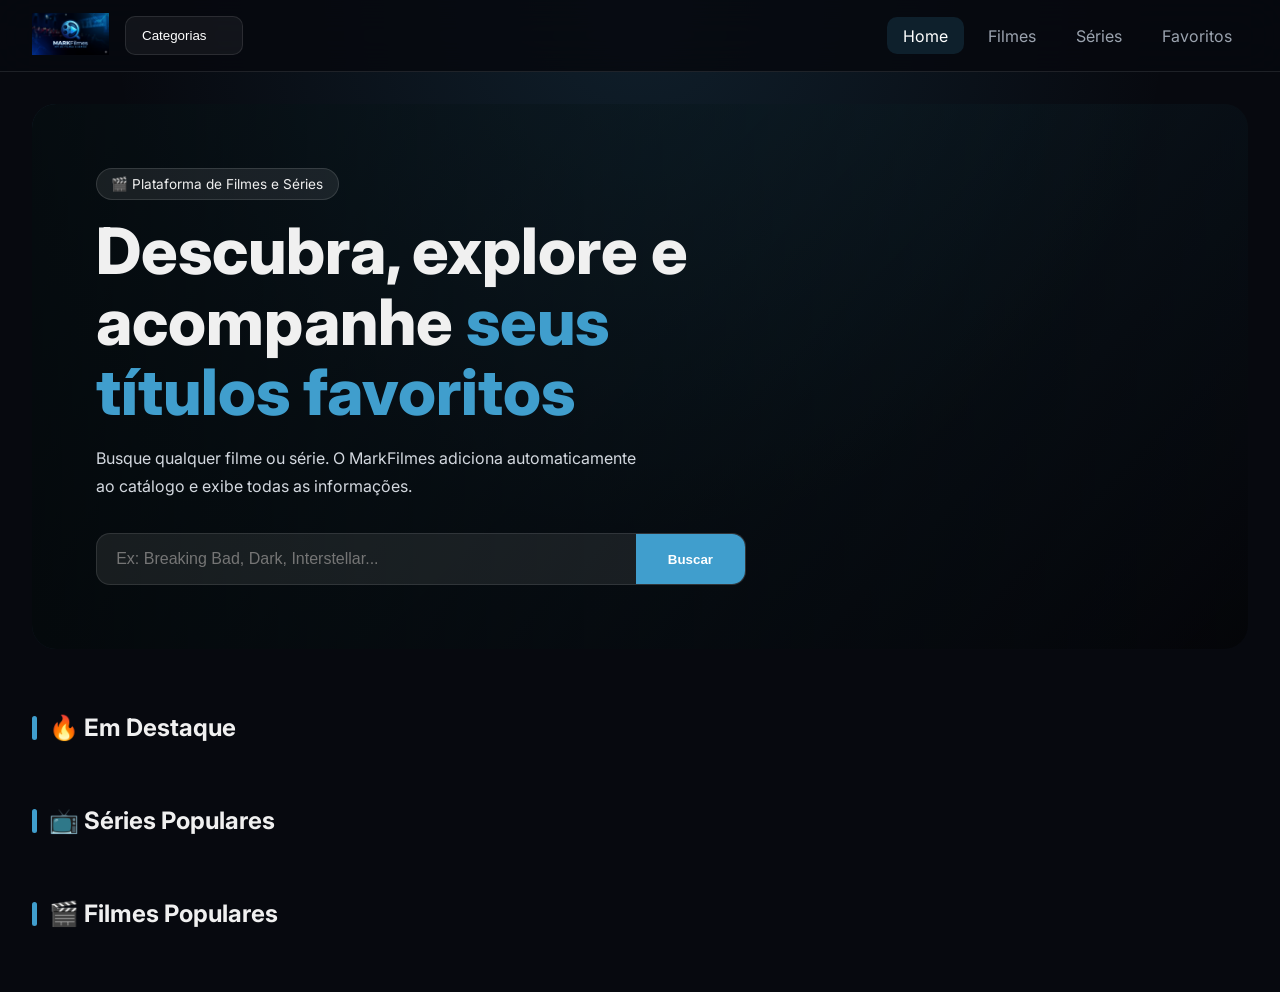
==== markFilmes_FINAL/projeto_final/front_markFilmes/index.html @ 96503d36 "Organizando o backend" ====
<!DOCTYPE html>
<html lang="pt-br">
<head>
<meta charset="UTF-8">
<meta name="viewport" content="width=device-width, initial-scale=1.0">

<meta name="description"
content="MarkFilmes - Catálogo de Filmes e Séries">

<link rel="preconnect" href="https://fonts.googleapis.com">

<link href="https://fonts.googleapis.com/css2?family=Inter:wght@400;500;600;700;800&display=swap"
rel="stylesheet">

<link rel="stylesheet"
href="https://fonts.googleapis.com/css2?family=Material+Symbols+Outlined:opsz,wght,FILL,GRAD@48,400,0,0"/>

<link rel="stylesheet" href="styles.css">
<link rel="stylesheet" href="css/home.css">

<title>MarkFilmes</title>
</head>

<body>

<header class="cabecalho">

    <div class="cabecalho__logo">
        <img
            src="./img/LogoMarkFilmes.png"
            alt="MarkFilmes">
    </div>

    <div class="select-wrapper">

        <select data-categorias>

            <option value="todos">Categorias</option>

            <option value="comedia">Comédia</option>

            <option value="acao">Ação</option>

            <option value="crime">Crime</option>

            <option value="drama">Drama</option>

            <option value="aventura">Aventura</option>

        </select>

    </div>

    <nav class="cabecalho__opcoes">

        <a href="index.html" class="active">
            Home
        </a>

        <a href="filmes.html">
            Filmes
        </a>

        <a href="series.html">
            Séries
        </a>

        <a href="#">
            Favoritos
        </a>

    </nav>

</header>

<main>

<section class="hero">

    <div class="hero-content">

        <span class="hero-badge">
            🎬 Plataforma de Filmes e Séries
        </span>

        <h1>

            Descubra, explore e acompanhe

            <span>
                seus títulos favoritos
            </span>

        </h1>

        <p>

            Busque qualquer filme ou série.
            O MarkFilmes adiciona automaticamente
            ao catálogo e exibe todas as informações.

        </p>

        <div class="hero-busca-wrapper">

            <input
                type="text"
                id="hero-input"
                placeholder="Ex: Breaking Bad, Dark, Interstellar...">

            <button id="hero-btn">

                Buscar

            </button>

        </div>

        <div
            id="hero-feedback"
            class="feedback-busca"
            style="display:none">
        </div>

    </div>

</section>

<section
    id="resultado-busca"
    class="section hidden">

    <h2>
        🔎 Resultado da Busca
    </h2>

    <div id="resultado-lista"></div>

</section>

<section
    data-name="lancamentos"
    class="section"
    data-titulo="🔥 Em Destaque">

    <h2>
        🔥 Em Destaque
    </h2>

</section>

<section
    data-name="series"
    class="section"
    data-titulo="📺 Séries Populares">

    <h2>
        📺 Séries Populares
    </h2>

</section>

<section
    data-name="filmes"
    class="section section--filmes"
    data-titulo="🎬 Filmes Populares">

    <h2>
        🎬 Filmes Populares
    </h2>

</section>

<section
    data-name="categoria"
    class="hidden pesquisa">

    <h2>
        Categoria
    </h2>

</section>

</main>

<script src="./scripts/index.js" type="module"></script>

</body>
</html>
---- markFilmes_FINAL/projeto_final/front_markFilmes/styles.css ----
*, *::before, *::after { margin: 0; padding: 0; box-sizing: border-box; }

:root {
  --accent:    #409ecd;
  --accent2:   #cd6440;
  --bg-dark:   #07090f;
  --bg-card:   rgba(255,255,255,0.04);
  --bg-card-h: rgba(255,255,255,0.09);
  --border:    rgba(255,255,255,0.10);
  --text:      #f0f0f0;
  --text-muted:#9ba3af;
  --radius:    10px;
  --trans:     0.2s ease;
}

body {
  font-family: 'Inter', sans-serif;
  color: var(--text);
  background: var(--bg-dark);
  min-height: 100vh;
}

a { color: inherit; text-decoration: none; }
.hidden { display: none !important; }

/* scrollbar */
::-webkit-scrollbar { width: 6px; }
::-webkit-scrollbar-track { background: transparent; }
::-webkit-scrollbar-thumb { background: var(--accent); border-radius: 3px; }
---- markFilmes_FINAL/projeto_final/front_markFilmes/css/home.css ----
body {
  background:
    radial-gradient(circle at top,
      rgba(64,158,205,.15) 0%,
      transparent 45%),
    #07090f;
}

/* ===================================
   HEADER
=================================== */

.cabecalho {
  position: sticky;
  top: 0;
  z-index: 999;

  display: flex;
  align-items: center;
  gap: 1rem;

  padding: 0 2rem;
  height: 72px;

  backdrop-filter: blur(20px);

  background: rgba(7, 9, 15, .85);

  border-bottom: 1px solid var(--border);
}

.cabecalho__logo img {
  height: 42px;
}

.cabecalho__opcoes {
  display: flex;
  gap: .5rem;
  margin-left: auto;
}

.cabecalho__opcoes a {
  color: var(--text-muted);

  padding: .55rem 1rem;

  border-radius: 10px;

  transition: .25s;
}

.cabecalho__opcoes a:hover {
  color: white;
  background: rgba(255,255,255,.08);
}

.cabecalho__opcoes .active {
  color: white;
  background: rgba(64,158,205,.15);
}

/* ===================================
   SELECT
=================================== */

.select-wrapper {
  position: relative;
}

select[data-categorias] {
  appearance: none;

  background: rgba(255,255,255,.05);

  border: 1px solid var(--border);

  color: white;

  padding: .7rem 2.2rem .7rem 1rem;

  border-radius: 10px;

  cursor: pointer;
}

select[data-categorias]:focus {
  outline: none;
  border-color: var(--accent);
}

/* ===================================
   MAIN
=================================== */

main {
  width: min(1400px, 95%);
  margin: auto;
}

/* ===================================
   HERO
=================================== */

.hero {
  position: relative;

  min-height: 420px;

  margin-top: 2rem;
  margin-bottom: 4rem;

  border-radius: 24px;

  overflow: hidden;

  display: flex;
  align-items: center;

  padding: 4rem;

  background:
    linear-gradient(
      135deg,
      rgba(64,158,205,.25),
      rgba(0,0,0,.3)
    ),
    url("https://images.unsplash.com/photo-1489599849927-2ee91cede3ba?q=80&w=1800")
    center/cover;
}

.hero::before {
  content: "";

  position: absolute;
  inset: 0;

  background:
    linear-gradient(
      90deg,
      rgba(0,0,0,.75),
      rgba(0,0,0,.2)
    );
}

.hero-content {
  position: relative;
  z-index: 2;

  max-width: 650px;
}

.hero-badge {
  display: inline-flex;

  padding: .45rem .9rem;

  border-radius: 999px;

  background: rgba(255,255,255,.08);

  border: 1px solid rgba(255,255,255,.12);

  margin-bottom: 1rem;

  font-size: .85rem;
}

.hero h1 {
  font-size: clamp(2.5rem,5vw,4.5rem);

  line-height: 1.1;

  margin-bottom: 1rem;

  font-weight: 800;
}

.hero h1 span {
  color: var(--accent);
}

.hero p {
  max-width: 550px;

  color: #d3d8df;

  line-height: 1.8;

  margin-bottom: 2rem;
}

/* ===================================
   HERO BUSCA
=================================== */

.hero-busca-wrapper {
  display: flex;

  max-width: 650px;

  overflow: hidden;

  border-radius: 14px;

  border: 1px solid var(--border);

  background: rgba(255,255,255,.08);
}

#hero-input {
  flex: 1;

  border: none;

  background: transparent;

  color: white;

  padding: 1rem 1.2rem;

  font-size: 1rem;
}

#hero-input:focus {
  outline: none;
}

#hero-btn {
  border: none;

  background: var(--accent);

  color: white;

  padding: 0 2rem;

  font-weight: 700;

  cursor: pointer;

  transition: .25s;
}

#hero-btn:hover {
  filter: brightness(1.1);
}

/* ===================================
   FEEDBACK
=================================== */

.feedback-busca {
  margin-top: .8rem;

  display: inline-block;

  padding: .5rem 1rem;

  border-radius: 8px;

  font-size: .85rem;
}

.feedback-sucesso {
  background: rgba(39,174,96,.15);
  color: #68ff9d;
}

.feedback-erro {
  background: rgba(231,76,60,.15);
  color: #ff9393;
}

.feedback-info {
  background: rgba(52,152,219,.15);
  color: #85c9ff;
}

.feedback-loading {
  background: rgba(255,255,255,.08);
  color: white;
}

/* ===================================
   SECTIONS
=================================== */

.section {
  margin-bottom: 4rem;
}

.section h2 {
  display: flex;
  align-items: center;

  gap: .75rem;

  margin-bottom: 1.5rem;

  font-size: 1.5rem;

  font-weight: 700;
}

.section h2::before {
  content: "";

  width: 5px;
  height: 24px;

  border-radius: 10px;

  background: var(--accent);
}

/* ===================================
   GRID
=================================== */

.lista {
  list-style: none;

  display: grid;

  grid-template-columns:
      repeat(auto-fill,minmax(180px,1fr));

  gap: 1.5rem;
}

/* ===================================
   CARD
=================================== */

.lista li a {
  position: relative;

  display: block;

  overflow: hidden;

  border-radius: 16px;

  border: 1px solid var(--border);

  background: var(--bg-card);

  transition: .35s;
}

.lista li a:hover {
  transform:
      translateY(-10px)
      scale(1.03);

  border-color: rgba(64,158,205,.5);

  box-shadow:
      0 25px 50px rgba(0,0,0,.55);
}

.lista img {
  width: 100%;

  aspect-ratio: 2/3;

  object-fit: cover;

  display: block;
}

.card-titulo {
  position: absolute;

  left: 0;
  right: 0;
  bottom: 0;

  padding: 1rem .8rem;

  font-size: .9rem;

  font-weight: 600;

  background:
      linear-gradient(
          transparent,
          rgba(0,0,0,.95)
      );

  white-space: nowrap;
  overflow: hidden;
  text-overflow: ellipsis;
}

/* ===================================
   RESULTADO BUSCA
=================================== */

#resultado-busca {
  margin-bottom: 4rem;
}

#resultado-busca h2 {
  color: var(--accent);
}

/* ===================================
   CATEGORIA
=================================== */

.pesquisa {
  min-height: 50vh;
}

/* ===================================
   MOBILE
=================================== */

@media (max-width: 900px) {

  .cabecalho {
    flex-wrap: wrap;
    height: auto;
    padding: 1rem;
  }

  .cabecalho__opcoes {
    width: 100%;
    justify-content: center;
  }

  .hero {
    padding: 2rem;
    min-height: 320px;
  }

  .hero h1 {
    font-size: 2.2rem;
  }

  .lista {
    grid-template-columns:
      repeat(auto-fill,minmax(140px,1fr));
  }
}

@media (max-width: 600px) {

  .hero {
    min-height: auto;
  }

  .hero-busca-wrapper {
    flex-direction: column;
  }

  #hero-btn {
    padding: 1rem;
  }

  .lista {
    grid-template-columns:
      repeat(2,1fr);
  }
}

/* ==========================
   RESULTADO DE BUSCA
========================== */

.resultado-card {

  display: flex;

  gap: 2rem;

  background: rgba(255,255,255,.04);

  border: 1px solid var(--border);

  border-radius: 18px;

  overflow: hidden;

  padding: 1.5rem;

  max-width: 900px;
}

.resultado-poster {

  width: 220px;

  border-radius: 12px;

  object-fit: cover;

  flex-shrink: 0;
}

.resultado-info {

  display: flex;

  flex-direction: column;

  justify-content: center;

  gap: .8rem;
}

.resultado-info h3 {

  font-size: 2rem;

  font-weight: 700;
}

.resultado-tipo {

  width: fit-content;

  padding: .35rem .8rem;

  border-radius: 999px;

  background: rgba(64,158,205,.15);

  border: 1px solid rgba(64,158,205,.25);

  color: var(--accent);

  font-size: .8rem;

  font-weight: 600;
}

.resultado-nota {

  font-size: 1.1rem;

  font-weight: 700;

  color: #ffd54f;
}

.resultado-info p {

  color: var(--text-muted);

  line-height: 1.6;
}

.resultado-btn {

  width: fit-content;

  padding: .8rem 1.5rem;

  border-radius: 10px;

  background: var(--accent);

  color: white;

  font-weight: 600;

  transition: .3s;
}

.resultado-btn:hover {

  transform: translateY(-2px);

  filter: brightness(1.1);
}

.resultado-vazio {

  background: rgba(255,255,255,.04);

  border: 1px solid var(--border);

  padding: 2rem;

  border-radius: 16px;

  text-align: center;
}

@media (max-width: 768px) {

  .resultado-card {

    flex-direction: column;
  }

  .resultado-poster {

    width: 100%;
    max-width: 280px;
  }

  .resultado-info h3 {

    font-size: 1.6rem;
  }
}

.carousel {
  display: flex;
  overflow-x: auto;
  scroll-behavior: smooth;
  gap: 16px;
  padding: 10px;
}

.carousel::-webkit-scrollbar {
  display: none;
}

.carousel-item {
  flex: 0 0 auto;
  width: 160px;
  transition: transform 0.3s;
}

.carousel-item {
  position: relative;
  transition: transform 0.3s ease, box-shadow 0.3s ease;
}

.carousel-item:hover {
  transform: scale(1.08);
  z-index: 10;
  box-shadow: 0 10px 30px rgba(0,0,0,0.6);
}

.carousel-item .card-title {
  position: absolute;
  bottom: 8px;
  left: 8px;
  right: 8px;

  font-size: 13px;
  font-weight: 600;

  color: #fff;

  opacity: 0;
  transform: translateY(10px);
  transition: 0.3s;
}

.carousel-item:hover .card-title {
  opacity: 1;
  transform: translateY(0);
}
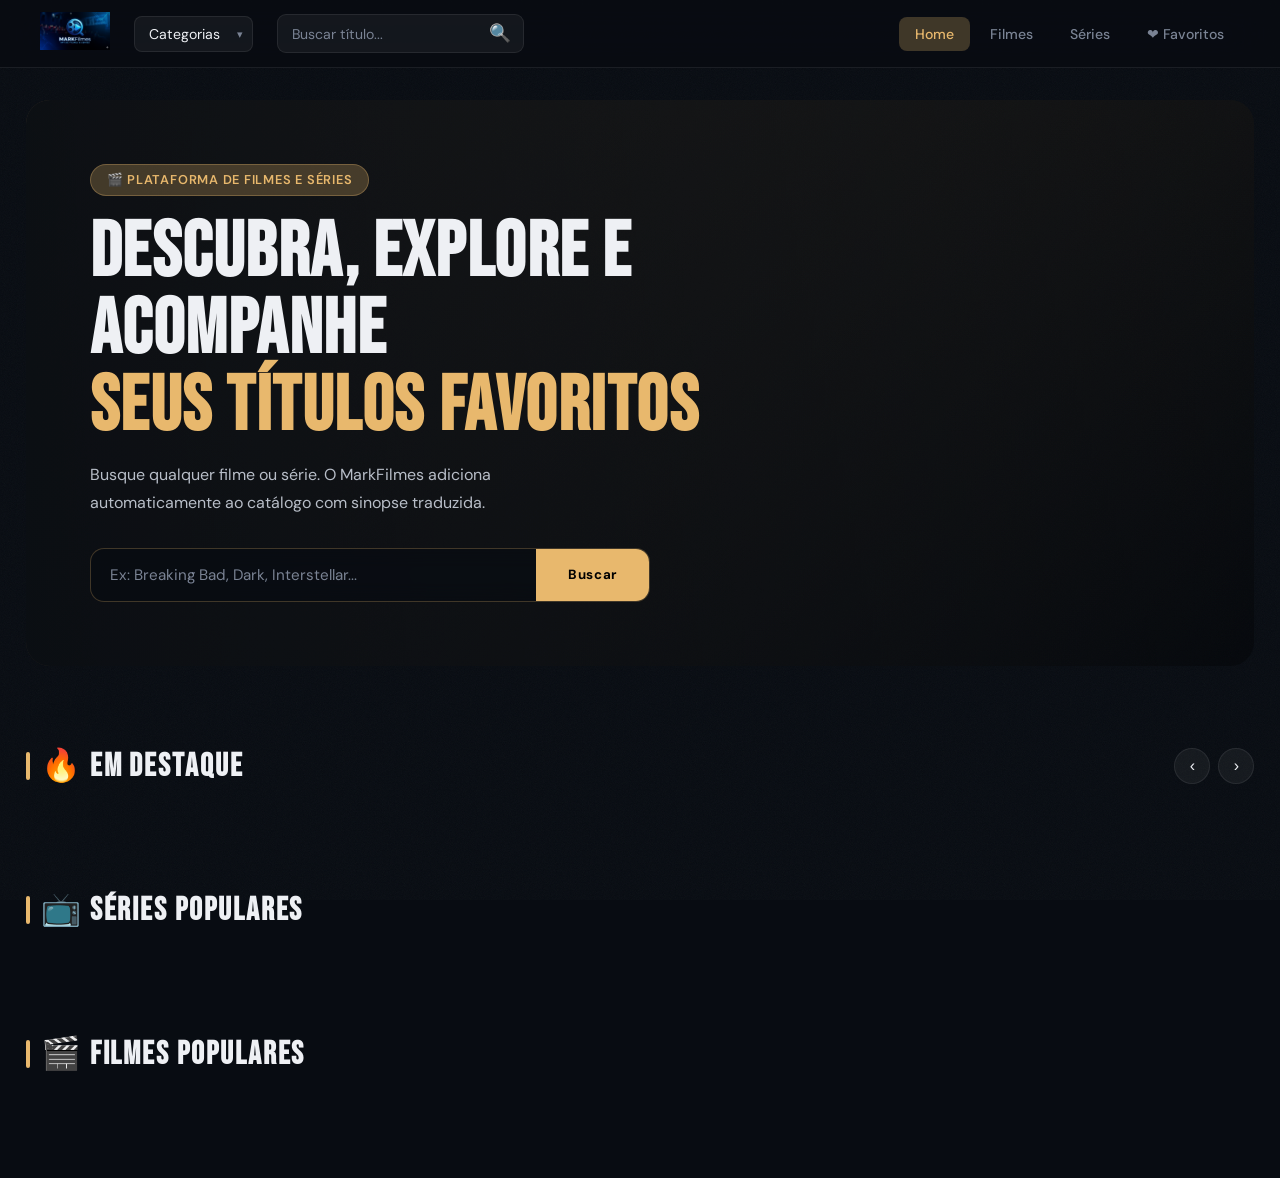
==== commit 790c2e54: "Refatorando o frontend" ====
--- a/markFilmes_FINAL/projeto_final/front_markFilmes/index.html
+++ b/markFilmes_FINAL/projeto_final/front_markFilmes/index.html
@@ -1,189 +1,109 @@
 <!DOCTYPE html>
 <html lang="pt-br">
 <head>
-<meta charset="UTF-8">
-<meta name="viewport" content="width=device-width, initial-scale=1.0">
-
-<meta name="description"
-content="MarkFilmes - Catálogo de Filmes e Séries">
-
-<link rel="preconnect" href="https://fonts.googleapis.com">
-
-<link href="https://fonts.googleapis.com/css2?family=Inter:wght@400;500;600;700;800&display=swap"
-rel="stylesheet">
-
-<link rel="stylesheet"
-href="https://fonts.googleapis.com/css2?family=Material+Symbols+Outlined:opsz,wght,FILL,GRAD@48,400,0,0"/>
-
-<link rel="stylesheet" href="styles.css">
-<link rel="stylesheet" href="css/home.css">
-
-<title>MarkFilmes</title>
+  <meta charset="UTF-8">
+  <meta name="viewport" content="width=device-width, initial-scale=1.0">
+  <meta name="description" content="MarkFilmes - Catálogo de Filmes e Séries">
+  <link rel="preconnect" href="https://fonts.googleapis.com">
+  <link href="https://fonts.googleapis.com/css2?family=Bebas+Neue&family=DM+Sans:wght@300;400;500;600;700&display=swap" rel="stylesheet">
+  <link rel="stylesheet" href="styles.css">
+  <link rel="stylesheet" href="css/home.css">
+  <title>MarkFilmes</title>
 </head>
-
 <body>
 
 <header class="cabecalho">
-
-    <div class="cabecalho__logo">
-        <img
-            src="./img/LogoMarkFilmes.png"
-            alt="MarkFilmes">
-    </div>
-
-    <div class="select-wrapper">
-
-        <select data-categorias>
-
-            <option value="todos">Categorias</option>
-
-            <option value="comedia">Comédia</option>
-
-            <option value="acao">Ação</option>
-
-            <option value="crime">Crime</option>
-
-            <option value="drama">Drama</option>
-
-            <option value="aventura">Aventura</option>
-
-        </select>
-
-    </div>
-
-    <nav class="cabecalho__opcoes">
-
-        <a href="index.html" class="active">
-            Home
-        </a>
-
-        <a href="filmes.html">
-            Filmes
-        </a>
-
-        <a href="series.html">
-            Séries
-        </a>
-
-        <a href="#">
-            Favoritos
-        </a>
-
-    </nav>
-
+  <div class="cabecalho__logo">
+    <img src="./img/LogoMarkFilmes.png" alt="MarkFilmes">
+  </div>
+  <div class="select-wrapper">
+    <select data-categorias>
+      <option value="todos">Categorias</option>
+      <option value="comedia">Comédia</option>
+      <option value="acao">Ação</option>
+      <option value="crime">Crime</option>
+      <option value="drama">Drama</option>
+      <option value="aventura">Aventura</option>
+    </select>
+  </div>
+  <div class="header-busca">
+    <input type="text" id="header-input" placeholder="Buscar título..." autocomplete="off">
+    <button id="header-btn">🔍</button>
+  </div>
+  <nav class="cabecalho__opcoes">
+    <a href="index.html" class="active">Home</a>
+    <a href="filmes.html">Filmes</a>
+    <a href="series.html">Séries</a>
+    <a href="favoritos.html">❤ Favoritos <span class="nav-fav-count" id="fav-count"></span></a>
+  </nav>
 </header>
 
+<!-- MODAL fullscreen de detalhes -->
+<div class="modal-overlay" id="modal">
+  <div class="modal-backdrop" id="modal-backdrop"></div>
+  <div class="modal-content">
+    <button class="modal-close" id="modal-close">✕</button>
+    <div class="modal-inner" id="modal-inner"></div>
+    <div class="modal-temporadas hidden" id="modal-temporadas"></div>
+  </div>
+</div>
+
 <main>
+  <section class="hero">
+    <div class="hero-content">
+      <span class="hero-badge">🎬 Plataforma de Filmes e Séries</span>
+      <h1>Descubra, explore e acompanhe<br><span>seus títulos favoritos</span></h1>
+      <p>Busque qualquer filme ou série. O MarkFilmes adiciona automaticamente ao catálogo com sinopse traduzida.</p>
+      <div class="hero-busca-wrapper">
+        <input type="text" id="hero-input" placeholder="Ex: Breaking Bad, Dark, Interstellar...">
+        <button id="hero-btn">Buscar</button>
+      </div>
+      <div id="hero-feedback" class="feedback-busca" style="display:none"></div>
+    </div>
+  </section>
 
-<section class="hero">
+  <section id="resultado-busca" class="section hidden">
+    <div class="section-header"><h2>🔎 Resultado da Busca</h2></div>
+    <div id="resultado-lista"></div>
+  </section>
 
-    <div class="hero-content">
+  <section data-name="lancamentos" class="section" data-titulo="Em Destaque">
+    <div class="section-header">
+      <h2>🔥 Em Destaque</h2>
+      <div class="carousel-nav">
+        <button onclick="scrollCarousel('carousel-lancamentos',-1)">‹</button>
+        <button onclick="scrollCarousel('carousel-lancamentos',1)">›</button>
+      </div>
+    </div>
+    <div class="carousel-track-wrapper controlled">
+      <div class="carousel-track" id="carousel-lancamentos"></div>
+    </div>
+  </section>
 
-        <span class="hero-badge">
-            🎬 Plataforma de Filmes e Séries
-        </span>
+  <section data-name="series" class="section" data-titulo="Séries Populares">
+    <div class="section-header"><h2>📺 Séries Populares</h2></div>
+    <div class="carousel-track-wrapper">
+      <div class="carousel-track infinite" id="carousel-series"></div>
+    </div>
+  </section>
 
-        <h1>
+  <section data-name="filmes" class="section" data-titulo="Filmes Populares">
+    <div class="section-header"><h2>🎬 Filmes Populares</h2></div>
+    <div class="carousel-track-wrapper">
+      <div class="carousel-track infinite" id="carousel-filmes"></div>
+    </div>
+  </section>
 
-            Descubra, explore e acompanhe
-
-            <span>
-                seus títulos favoritos
-            </span>
-
-        </h1>
-
-        <p>
-
-            Busque qualquer filme ou série.
-            O MarkFilmes adiciona automaticamente
-            ao catálogo e exibe todas as informações.
-
-        </p>
-
-        <div class="hero-busca-wrapper">
-
-            <input
-                type="text"
-                id="hero-input"
-                placeholder="Ex: Breaking Bad, Dark, Interstellar...">
-
-            <button id="hero-btn">
-
-                Buscar
-
-            </button>
-
-        </div>
-
-        <div
-            id="hero-feedback"
-            class="feedback-busca"
-            style="display:none">
-        </div>
-
+  <section data-name="categoria" class="section hidden">
+    <div class="section-header"><h2 id="cat-titulo">Categoria</h2></div>
+    <div class="carousel-track-wrapper controlled">
+      <div class="carousel-track" id="carousel-categoria"></div>
     </div>
-
-</section>
-
-<section
-    id="resultado-busca"
-    class="section hidden">
-
-    <h2>
-        🔎 Resultado da Busca
-    </h2>
-
-    <div id="resultado-lista"></div>
-
-</section>
-
-<section
-    data-name="lancamentos"
-    class="section"
-    data-titulo="🔥 Em Destaque">
-
-    <h2>
-        🔥 Em Destaque
-    </h2>
-
-</section>
-
-<section
-    data-name="series"
-    class="section"
-    data-titulo="📺 Séries Populares">
-
-    <h2>
-        📺 Séries Populares
-    </h2>
-
-</section>
-
-<section
-    data-name="filmes"
-    class="section section--filmes"
-    data-titulo="🎬 Filmes Populares">
-
-    <h2>
-        🎬 Filmes Populares
-    </h2>
-
-</section>
-
-<section
-    data-name="categoria"
-    class="hidden pesquisa">
-
-    <h2>
-        Categoria
-    </h2>
-
-</section>
-
+  </section>
 </main>
 
+<script src="./scripts/favoritos.js" type="module"></script>
+<script src="./scripts/modal.js" type="module"></script>
 <script src="./scripts/index.js" type="module"></script>
-
 </body>
 </html>
--- a/markFilmes_FINAL/projeto_final/front_markFilmes/styles.css
+++ b/markFilmes_FINAL/projeto_final/front_markFilmes/styles.css
@@ -1,29 +1,34 @@
+@import url('https://fonts.googleapis.com/css2?family=Bebas+Neue&family=DM+Sans:wght@300;400;500;600;700&display=swap');
+
 *, *::before, *::after { margin: 0; padding: 0; box-sizing: border-box; }
 
 :root {
-  --accent:    #409ecd;
-  --accent2:   #cd6440;
-  --bg-dark:   #07090f;
-  --bg-card:   rgba(255,255,255,0.04);
-  --bg-card-h: rgba(255,255,255,0.09);
-  --border:    rgba(255,255,255,0.10);
-  --text:      #f0f0f0;
-  --text-muted:#9ba3af;
-  --radius:    10px;
-  --trans:     0.2s ease;
+  --accent:       #e8b86d;
+  --accent-glow:  rgba(232,184,109,0.25);
+  --accent2:      #5b9bd5;
+  --bg:           #080c12;
+  --bg-card:      rgba(255,255,255,0.035);
+  --border:       rgba(255,255,255,0.08);
+  --text:         #eef0f4;
+  --text-muted:   #7a8394;
+  --radius:       12px;
+  --trans:        0.22s cubic-bezier(.4,0,.2,1);
+  --header-h:     68px;
 }
 
 body {
-  font-family: 'Inter', sans-serif;
+  font-family: 'DM Sans', sans-serif;
   color: var(--text);
-  background: var(--bg-dark);
+  background: var(--bg);
   min-height: 100vh;
+  overflow-x: hidden;
 }
 
 a { color: inherit; text-decoration: none; }
+
 .hidden { display: none !important; }
 
 /* scrollbar */
-::-webkit-scrollbar { width: 6px; }
+::-webkit-scrollbar { width: 5px; height: 5px; }
 ::-webkit-scrollbar-track { background: transparent; }
-::-webkit-scrollbar-thumb { background: var(--accent); border-radius: 3px; }
+::-webkit-scrollbar-thumb { background: var(--accent); border-radius: 99px; }
--- a/markFilmes_FINAL/projeto_final/front_markFilmes/css/home.css
+++ b/markFilmes_FINAL/projeto_final/front_markFilmes/css/home.css
@@ -1,659 +1,672 @@
-body {
-  background:
-    radial-gradient(circle at top,
-      rgba(64,158,205,.15) 0%,
-      transparent 45%),
-    #07090f;
-}
-
-/* ===================================
-   HEADER
-=================================== */
-
+/* ── Noise grain overlay ── */
+body::before {
+  content: '';
+  position: fixed;
+  inset: 0;
+  pointer-events: none;
+  z-index: 0;
+  opacity: 0.04;
+  background-image: url("data:image/svg+xml,%3Csvg viewBox='0 0 256 256' xmlns='http://www.w3.org/2000/svg'%3E%3Cfilter id='noise'%3E%3CfeTurbulence type='fractalNoise' baseFrequency='0.9' numOctaves='4' stitchTiles='stitch'/%3E%3C/filter%3E%3Crect width='100%25' height='100%25' filter='url(%23noise)'/%3E%3C/svg%3E");
+  background-size: 200px;
+}
+
+/* ── Header ── */
 .cabecalho {
   position: sticky;
   top: 0;
-  z-index: 999;
-
-  display: flex;
-  align-items: center;
-  gap: 1rem;
-
-  padding: 0 2rem;
-  height: 72px;
-
-  backdrop-filter: blur(20px);
-
-  background: rgba(7, 9, 15, .85);
-
+  z-index: 900;
+  display: flex;
+  align-items: center;
+  gap: 1.5rem;
+  padding: 0 2.5rem;
+  height: var(--header-h);
+  background: rgba(8,12,18,0.88);
+  backdrop-filter: blur(24px) saturate(1.5);
   border-bottom: 1px solid var(--border);
 }
 
-.cabecalho__logo img {
-  height: 42px;
-}
-
-.cabecalho__opcoes {
-  display: flex;
-  gap: .5rem;
-  margin-left: auto;
-}
-
-.cabecalho__opcoes a {
-  color: var(--text-muted);
-
-  padding: .55rem 1rem;
-
-  border-radius: 10px;
-
-  transition: .25s;
-}
-
-.cabecalho__opcoes a:hover {
-  color: white;
-  background: rgba(255,255,255,.08);
-}
-
-.cabecalho__opcoes .active {
-  color: white;
-  background: rgba(64,158,205,.15);
-}
-
-/* ===================================
-   SELECT
-=================================== */
-
-.select-wrapper {
-  position: relative;
-}
-
+.cabecalho__logo img { height: 38px; }
+
+.select-wrapper { position: relative; }
+.select-wrapper::after {
+  content: '▾';
+  position: absolute;
+  right: 10px;
+  top: 50%;
+  transform: translateY(-50%);
+  color: var(--text-muted);
+  pointer-events: none;
+  font-size: 0.7rem;
+}
 select[data-categorias] {
   appearance: none;
-
-  background: rgba(255,255,255,.05);
-
-  border: 1px solid var(--border);
-
-  color: white;
-
-  padding: .7rem 2.2rem .7rem 1rem;
-
-  border-radius: 10px;
-
-  cursor: pointer;
-}
-
-select[data-categorias]:focus {
+  background: rgba(255,255,255,0.05);
+  border: 1px solid var(--border);
+  color: var(--text);
+  padding: 0.5rem 2rem 0.5rem 0.9rem;
+  border-radius: 8px;
+  cursor: pointer;
+  font-family: 'DM Sans', sans-serif;
+  font-size: 0.88rem;
   outline: none;
-  border-color: var(--accent);
-}
-
-/* ===================================
-   MAIN
-=================================== */
-
-main {
-  width: min(1400px, 95%);
-  margin: auto;
-}
-
-/* ===================================
-   HERO
-=================================== */
-
+  transition: border-color var(--trans);
+}
+select[data-categorias]:hover { border-color: var(--accent); }
+select[data-categorias] option { background: #10151f; }
+
+/* busca inline no header */
+.header-busca {
+  display: flex;
+  align-items: center;
+  background: rgba(255,255,255,0.05);
+  border: 1px solid var(--border);
+  border-radius: 9px;
+  overflow: hidden;
+  transition: border-color var(--trans);
+  max-width: 260px;
+}
+.header-busca:focus-within { border-color: var(--accent); }
+.header-busca input {
+  flex: 1;
+  background: transparent;
+  border: none;
+  outline: none;
+  color: var(--text);
+  font-family: 'DM Sans', sans-serif;
+  font-size: 0.88rem;
+  padding: 0.5rem 0.9rem;
+}
+.header-busca input::placeholder { color: var(--text-muted); }
+.header-busca button {
+  background: transparent;
+  border: none;
+  color: var(--text-muted);
+  cursor: pointer;
+  padding: 0.5rem 0.8rem;
+  display: flex;
+  align-items: center;
+  transition: color var(--trans);
+  font-size: 1.1rem;
+}
+.header-busca button:hover { color: var(--accent); }
+
+.cabecalho__opcoes { display: flex; gap: 0.3rem; margin-left: auto; }
+.cabecalho__opcoes a {
+  color: var(--text-muted);
+  font-size: 0.88rem;
+  font-weight: 500;
+  padding: 0.5rem 1rem;
+  border-radius: 8px;
+  transition: color var(--trans), background var(--trans);
+}
+.cabecalho__opcoes a:hover { color: var(--text); background: rgba(255,255,255,0.06); }
+.cabecalho__opcoes a.active { color: var(--accent); background: var(--accent-glow); }
+
+/* fav badge no nav */
+.nav-fav-count {
+  display: inline-flex;
+  align-items: center;
+  justify-content: center;
+  width: 18px;
+  height: 18px;
+  border-radius: 50%;
+  background: var(--accent);
+  color: #000;
+  font-size: 0.65rem;
+  font-weight: 700;
+  margin-left: 4px;
+  vertical-align: middle;
+  display: none;
+}
+.nav-fav-count.visible { display: inline-flex; }
+
+/* ── Main ── */
+main { width: min(1440px, 96%); margin: 0 auto; position: relative; z-index: 1; }
+
+/* ── Hero ── */
 .hero {
   position: relative;
-
-  min-height: 420px;
-
-  margin-top: 2rem;
-  margin-bottom: 4rem;
-
+  min-height: 460px;
+  margin: 2rem 0 5rem;
   border-radius: 24px;
-
   overflow: hidden;
-
-  display: flex;
-  align-items: center;
-
+  display: flex;
+  align-items: center;
   padding: 4rem;
-
   background:
-    linear-gradient(
-      135deg,
-      rgba(64,158,205,.25),
-      rgba(0,0,0,.3)
-    ),
-    url("https://images.unsplash.com/photo-1489599849927-2ee91cede3ba?q=80&w=1800")
-    center/cover;
-}
-
+    linear-gradient(135deg, rgba(232,184,109,.2) 0%, rgba(0,0,0,.4) 100%),
+    url("https://images.unsplash.com/photo-1489599849927-2ee91cede3ba?q=80&w=1800") center/cover;
+}
 .hero::before {
-  content: "";
-
+  content: '';
   position: absolute;
   inset: 0;
-
-  background:
-    linear-gradient(
-      90deg,
-      rgba(0,0,0,.75),
-      rgba(0,0,0,.2)
-    );
-}
-
-.hero-content {
-  position: relative;
-  z-index: 2;
-
-  max-width: 650px;
-}
-
+  background: linear-gradient(90deg, rgba(8,12,18,.9) 0%, rgba(8,12,18,.3) 100%);
+}
+.hero-content { position: relative; z-index: 2; max-width: 620px; }
 .hero-badge {
   display: inline-flex;
-
-  padding: .45rem .9rem;
-
-  border-radius: 999px;
-
-  background: rgba(255,255,255,.08);
-
-  border: 1px solid rgba(255,255,255,.12);
-
+  align-items: center;
+  gap: 0.5rem;
+  padding: 0.4rem 1rem;
+  border-radius: 99px;
+  background: var(--accent-glow);
+  border: 1px solid rgba(232,184,109,.3);
+  color: var(--accent);
+  font-size: 0.8rem;
+  font-weight: 600;
+  letter-spacing: 0.06em;
+  text-transform: uppercase;
+  margin-bottom: 1.2rem;
+}
+.hero h1 {
+  font-family: 'Bebas Neue', sans-serif;
+  font-size: clamp(3rem, 6vw, 5.5rem);
+  line-height: 1;
+  letter-spacing: 0.02em;
   margin-bottom: 1rem;
-
-  font-size: .85rem;
-}
-
-.hero h1 {
-  font-size: clamp(2.5rem,5vw,4.5rem);
-
-  line-height: 1.1;
-
-  margin-bottom: 1rem;
-
-  font-weight: 800;
-}
-
-.hero h1 span {
-  color: var(--accent);
-}
-
-.hero p {
-  max-width: 550px;
-
-  color: #d3d8df;
-
-  line-height: 1.8;
-
-  margin-bottom: 2rem;
-}
-
-/* ===================================
-   HERO BUSCA
-=================================== */
+  text-transform: uppercase;
+}
+.hero h1 span { color: var(--accent); }
+.hero p { color: #b8bec8; line-height: 1.7; margin-bottom: 2rem; max-width: 500px; }
 
 .hero-busca-wrapper {
   display: flex;
-
-  max-width: 650px;
-
+  border-radius: 14px;
   overflow: hidden;
-
-  border-radius: 14px;
-
-  border: 1px solid var(--border);
-
-  background: rgba(255,255,255,.08);
-}
-
+  border: 1px solid rgba(232,184,109,.25);
+  background: rgba(8,12,18,.7);
+  max-width: 560px;
+  backdrop-filter: blur(10px);
+}
 #hero-input {
   flex: 1;
-
+  background: transparent;
   border: none;
-
-  background: transparent;
-
-  color: white;
-
+  outline: none;
+  color: var(--text);
+  font-family: 'DM Sans', sans-serif;
+  font-size: 0.95rem;
   padding: 1rem 1.2rem;
-
+}
+#hero-input::placeholder { color: var(--text-muted); }
+#hero-btn {
+  background: var(--accent);
+  color: #000;
+  border: none;
+  padding: 0 2rem;
+  font-weight: 700;
+  font-family: 'DM Sans', sans-serif;
+  cursor: pointer;
+  transition: filter var(--trans);
+  letter-spacing: 0.04em;
+}
+#hero-btn:hover { filter: brightness(1.12); }
+
+.feedback-busca {
+  margin-top: 0.8rem;
+  padding: 0.5rem 1rem;
+  border-radius: 8px;
+  font-size: 0.82rem;
+  font-weight: 500;
+}
+.feedback-loading { background: rgba(255,255,255,.06); color: #ccc; }
+.feedback-sucesso { background: rgba(80,200,120,.12); color: #7dffa8; }
+.feedback-erro    { background: rgba(220,60,60,.12);  color: #ff9a9a; }
+.feedback-info    { background: rgba(91,155,213,.12); color: #85c9ff; }
+.feedback-warning { background: rgba(232,184,109,.12);color: var(--accent); }
+
+/* ── Section titles ── */
+.section { margin-bottom: 5rem; }
+.section-header {
+  display: flex;
+  align-items: center;
+  justify-content: space-between;
+  margin-bottom: 1.5rem;
+}
+.section-header h2 {
+  font-family: 'Bebas Neue', sans-serif;
+  font-size: 2rem;
+  letter-spacing: 0.06em;
+  display: flex;
+  align-items: center;
+  gap: 0.7rem;
+}
+.section-header h2::before {
+  content: '';
+  display: block;
+  width: 4px;
+  height: 28px;
+  background: var(--accent);
+  border-radius: 2px;
+}
+.carousel-nav { display: flex; gap: 0.5rem; }
+.carousel-nav button {
+  width: 36px;
+  height: 36px;
+  border-radius: 50%;
+  border: 1px solid var(--border);
+  background: rgba(255,255,255,0.05);
+  color: var(--text);
+  cursor: pointer;
   font-size: 1rem;
-}
-
-#hero-input:focus {
-  outline: none;
-}
-
-#hero-btn {
+  display: flex;
+  align-items: center;
+  justify-content: center;
+  transition: background var(--trans), border-color var(--trans);
+}
+.carousel-nav button:hover { background: var(--accent-glow); border-color: var(--accent); }
+
+/* ── CARROSSEL INFINITO FLUTUANTE ── */
+.carousel-track-wrapper {
+  overflow: hidden;
+  position: relative;
+  mask-image: linear-gradient(90deg, transparent 0%, black 5%, black 95%, transparent 100%);
+  -webkit-mask-image: linear-gradient(90deg, transparent 0%, black 5%, black 95%, transparent 100%);
+}
+
+/* modo controlado (com setas) */
+.carousel-track-wrapper.controlled {
+  mask-image: none;
+  -webkit-mask-image: none;
+}
+
+.carousel-track {
+  display: flex;
+  gap: 1.2rem;
+  transition: transform 0.5s cubic-bezier(.4,0,.2,1);
+}
+
+/* modo infinito: animação automática */
+.carousel-track.infinite {
+  animation: scrollInfinite 40s linear infinite;
+  width: max-content;
+}
+.carousel-track.infinite:hover { animation-play-state: paused; }
+
+@keyframes scrollInfinite {
+  0%   { transform: translateX(0); }
+  100% { transform: translateX(-50%); }
+}
+
+/* ── Card ── */
+.carousel-card {
+  flex: 0 0 180px;
+  position: relative;
+  border-radius: 14px;
+  overflow: hidden;
+  border: 1px solid var(--border);
+  cursor: pointer;
+  transition: transform 0.35s cubic-bezier(.4,0,.2,1), box-shadow 0.35s, border-color 0.35s;
+  background: var(--bg-card);
+}
+
+.carousel-card:hover {
+  transform: translateY(-12px) scale(1.04);
+  box-shadow: 0 30px 60px rgba(0,0,0,0.7), 0 0 0 1px rgba(232,184,109,.3);
+  border-color: rgba(232,184,109,.4);
+  z-index: 10;
+}
+
+.carousel-card img {
+  width: 100%;
+  aspect-ratio: 2/3;
+  object-fit: cover;
+  display: block;
+  pointer-events: none;
+}
+
+.card-overlay {
+  position: absolute;
+  inset: 0;
+  background: linear-gradient(transparent 40%, rgba(8,12,18,.97) 100%);
+  opacity: 0;
+  transition: opacity 0.35s;
+  display: flex;
+  flex-direction: column;
+  justify-content: flex-end;
+  padding: 1rem 0.8rem 0.8rem;
+  gap: 0.4rem;
+}
+.carousel-card:hover .card-overlay { opacity: 1; }
+
+.card-overlay-titulo {
+  font-size: 0.85rem;
+  font-weight: 600;
+  line-height: 1.3;
+}
+.card-overlay-meta {
+  font-size: 0.72rem;
+  color: var(--text-muted);
+}
+.card-overlay-actions {
+  display: flex;
+  gap: 0.5rem;
+  margin-top: 0.3rem;
+}
+.card-btn {
+  flex: 1;
+  padding: 0.4rem;
+  border-radius: 7px;
   border: none;
-
-  background: var(--accent);
-
-  color: white;
-
-  padding: 0 2rem;
-
-  font-weight: 700;
-
-  cursor: pointer;
-
-  transition: .25s;
-}
-
-#hero-btn:hover {
-  filter: brightness(1.1);
-}
-
-/* ===================================
-   FEEDBACK
-=================================== */
-
-.feedback-busca {
-  margin-top: .8rem;
-
-  display: inline-block;
-
-  padding: .5rem 1rem;
-
-  border-radius: 8px;
-
-  font-size: .85rem;
-}
-
-.feedback-sucesso {
-  background: rgba(39,174,96,.15);
-  color: #68ff9d;
-}
-
-.feedback-erro {
-  background: rgba(231,76,60,.15);
-  color: #ff9393;
-}
-
-.feedback-info {
-  background: rgba(52,152,219,.15);
-  color: #85c9ff;
-}
-
-.feedback-loading {
-  background: rgba(255,255,255,.08);
-  color: white;
-}
-
-/* ===================================
-   SECTIONS
-=================================== */
-
-.section {
-  margin-bottom: 4rem;
-}
-
-.section h2 {
-  display: flex;
-  align-items: center;
-
-  gap: .75rem;
-
-  margin-bottom: 1.5rem;
-
-  font-size: 1.5rem;
-
-  font-weight: 700;
-}
-
-.section h2::before {
-  content: "";
-
-  width: 5px;
-  height: 24px;
-
-  border-radius: 10px;
-
-  background: var(--accent);
-}
-
-/* ===================================
-   GRID
-=================================== */
-
-.lista {
-  list-style: none;
-
-  display: grid;
-
-  grid-template-columns:
-      repeat(auto-fill,minmax(180px,1fr));
-
-  gap: 1.5rem;
-}
-
-/* ===================================
-   CARD
-=================================== */
-
-.lista li a {
-  position: relative;
-
-  display: block;
-
-  overflow: hidden;
-
-  border-radius: 16px;
-
-  border: 1px solid var(--border);
-
-  background: var(--bg-card);
-
-  transition: .35s;
-}
-
-.lista li a:hover {
-  transform:
-      translateY(-10px)
-      scale(1.03);
-
-  border-color: rgba(64,158,205,.5);
-
-  box-shadow:
-      0 25px 50px rgba(0,0,0,.55);
-}
-
-.lista img {
-  width: 100%;
-
-  aspect-ratio: 2/3;
-
-  object-fit: cover;
-
-  display: block;
-}
-
-.card-titulo {
+  font-size: 0.75rem;
+  font-weight: 600;
+  font-family: 'DM Sans', sans-serif;
+  cursor: pointer;
+  transition: filter var(--trans);
+  text-align: center;
+  display: flex;
+  align-items: center;
+  justify-content: center;
+  gap: 0.3rem;
+}
+.card-btn-ver { background: var(--accent); color: #000; }
+.card-btn-ver:hover { filter: brightness(1.1); }
+.card-btn-fav {
+  background: rgba(255,255,255,0.1);
+  color: var(--text);
+  border: 1px solid var(--border);
+}
+.card-btn-fav:hover { background: rgba(255,255,255,0.18); }
+.card-btn-fav.favoritado { background: rgba(232,184,109,.2); color: var(--accent); border-color: rgba(232,184,109,.4); }
+
+/* titulo fixo embaixo (sem hover) */
+.card-titulo-fixo {
   position: absolute;
-
-  left: 0;
-  right: 0;
-  bottom: 0;
-
-  padding: 1rem .8rem;
-
-  font-size: .9rem;
-
+  bottom: 0; left: 0; right: 0;
+  padding: 0.6rem;
+  background: linear-gradient(transparent, rgba(8,12,18,.9));
+  font-size: 0.78rem;
   font-weight: 600;
-
-  background:
-      linear-gradient(
-          transparent,
-          rgba(0,0,0,.95)
-      );
-
   white-space: nowrap;
   overflow: hidden;
   text-overflow: ellipsis;
-}
-
-/* ===================================
-   RESULTADO BUSCA
-=================================== */
-
-#resultado-busca {
-  margin-bottom: 4rem;
-}
-
-#resultado-busca h2 {
+  transition: opacity 0.35s;
+}
+.carousel-card:hover .card-titulo-fixo { opacity: 0; }
+
+/* ── Favoritos page ── */
+.favoritos-vazio {
+  text-align: center;
+  padding: 5rem 2rem;
+  color: var(--text-muted);
+}
+.favoritos-vazio .icon { font-size: 3rem; margin-bottom: 1rem; }
+.favoritos-vazio h3 { font-size: 1.3rem; margin-bottom: 0.5rem; color: var(--text); }
+
+/* grid favoritos */
+.fav-grid {
+  display: grid;
+  grid-template-columns: repeat(auto-fill, minmax(160px, 1fr));
+  gap: 1.2rem;
+}
+
+/* ── Resultado busca ── */
+#resultado-busca { margin-bottom: 4rem; }
+.resultado-card {
+  display: flex;
+  gap: 2rem;
+  background: rgba(255,255,255,.03);
+  border: 1px solid var(--border);
+  border-radius: 18px;
+  overflow: hidden;
+  padding: 1.5rem;
+  max-width: 860px;
+}
+.resultado-poster { width: 180px; border-radius: 10px; object-fit: cover; flex-shrink: 0; aspect-ratio: 2/3; }
+.resultado-info { display: flex; flex-direction: column; justify-content: center; gap: 0.8rem; }
+.resultado-info h3 { font-family: 'Bebas Neue', sans-serif; font-size: 2.2rem; letter-spacing: 0.04em; }
+.resultado-tipo {
+  display: inline-block;
+  padding: 0.3rem 0.8rem;
+  border-radius: 99px;
+  background: var(--accent-glow);
+  border: 1px solid rgba(232,184,109,.3);
   color: var(--accent);
-}
-
-/* ===================================
-   CATEGORIA
-=================================== */
-
-.pesquisa {
-  min-height: 50vh;
-}
-
-/* ===================================
-   MOBILE
-=================================== */
-
+  font-size: 0.75rem;
+  font-weight: 700;
+  text-transform: uppercase;
+  letter-spacing: 0.06em;
+  width: fit-content;
+}
+.resultado-nota { color: #f5c518; font-weight: 700; }
+.resultado-info p { color: var(--text-muted); line-height: 1.6; font-size: 0.9rem; }
+.resultado-btn {
+  background: var(--accent);
+  color: #000;
+  padding: 0.7rem 1.5rem;
+  border-radius: 9px;
+  font-weight: 700;
+  font-size: 0.88rem;
+  display: inline-block;
+  transition: filter var(--trans);
+  width: fit-content;
+}
+.resultado-btn:hover { filter: brightness(1.1); }
+
+/* ── Modal de detalhe fullscreen ── */
+.modal-overlay {
+  position: fixed;
+  inset: 0;
+  z-index: 9999;
+  opacity: 0;
+  pointer-events: none;
+  transition: opacity 0.4s ease;
+}
+.modal-overlay.open { opacity: 1; pointer-events: all; }
+
+.modal-backdrop {
+  position: absolute;
+  inset: 0;
+  background-size: cover;
+  background-position: center top;
+  filter: blur(22px) brightness(0.35);
+  transform: scale(1.08);
+  transition: background-image 0s;
+}
+.modal-backdrop::after {
+  content: '';
+  position: absolute;
+  inset: 0;
+  background: linear-gradient(to bottom, rgba(8,12,18,.3) 0%, rgba(8,12,18,.85) 60%, rgba(8,12,18,1) 100%);
+}
+
+.modal-content {
+  position: absolute;
+  inset: 0;
+  overflow-y: auto;
+  display: flex;
+  flex-direction: column;
+  align-items: center;
+  justify-content: center;
+  padding: 2rem;
+}
+
+.modal-inner {
+  position: relative;
+  z-index: 2;
+  display: flex;
+  gap: 3rem;
+  max-width: 900px;
+  width: 100%;
+  align-items: flex-start;
+  animation: modalSlideUp 0.5s cubic-bezier(.4,0,.2,1) both;
+}
+
+@keyframes modalSlideUp {
+  from { opacity: 0; transform: translateY(40px); }
+  to   { opacity: 1; transform: translateY(0); }
+}
+
+.modal-poster {
+  width: 220px;
+  flex-shrink: 0;
+  border-radius: 16px;
+  box-shadow: 0 30px 80px rgba(0,0,0,.8);
+  border: 1px solid rgba(255,255,255,.1);
+  aspect-ratio: 2/3;
+  object-fit: cover;
+}
+
+.modal-info { flex: 1; display: flex; flex-direction: column; gap: 1rem; padding-top: 0.5rem; }
+.modal-badge {
+  display: inline-flex;
+  padding: 0.3rem 0.9rem;
+  border-radius: 99px;
+  background: var(--accent-glow);
+  border: 1px solid rgba(232,184,109,.3);
+  color: var(--accent);
+  font-size: 0.72rem;
+  font-weight: 700;
+  text-transform: uppercase;
+  letter-spacing: 0.08em;
+  width: fit-content;
+}
+.modal-titulo {
+  font-family: 'Bebas Neue', sans-serif;
+  font-size: clamp(2.5rem, 5vw, 4rem);
+  letter-spacing: 0.04em;
+  line-height: 1;
+  text-transform: uppercase;
+}
+.modal-meta { display: flex; flex-wrap: wrap; gap: 0.8rem; }
+.modal-meta-item {
+  font-size: 0.82rem;
+  color: var(--text-muted);
+  display: flex;
+  align-items: center;
+  gap: 0.3rem;
+}
+.modal-avaliacao { color: #f5c518; font-weight: 700; font-size: 1.05rem; display: flex; align-items: center; gap: 0.3rem; }
+.modal-sinopse { font-size: 0.92rem; line-height: 1.75; color: #c5cad4; max-width: 540px; }
+.modal-elenco { font-size: 0.82rem; color: var(--text-muted); }
+.modal-elenco strong { color: var(--text); }
+.modal-actions { display: flex; gap: 0.8rem; flex-wrap: wrap; margin-top: 0.5rem; }
+.modal-btn-primary {
+  padding: 0.8rem 2rem;
+  background: var(--accent);
+  color: #000;
+  border-radius: 10px;
+  font-weight: 700;
+  font-size: 0.9rem;
+  border: none;
+  cursor: pointer;
+  transition: filter var(--trans);
+  font-family: 'DM Sans', sans-serif;
+  text-decoration: none;
+  display: inline-flex;
+  align-items: center;
+  gap: 0.5rem;
+}
+.modal-btn-primary:hover { filter: brightness(1.1); }
+.modal-btn-secondary {
+  padding: 0.8rem 1.5rem;
+  background: rgba(255,255,255,.08);
+  color: var(--text);
+  border-radius: 10px;
+  font-weight: 600;
+  font-size: 0.9rem;
+  border: 1px solid var(--border);
+  cursor: pointer;
+  transition: background var(--trans);
+  font-family: 'DM Sans', sans-serif;
+  display: inline-flex;
+  align-items: center;
+  gap: 0.5rem;
+}
+.modal-btn-secondary:hover { background: rgba(255,255,255,.14); }
+.modal-btn-fav {
+  padding: 0.8rem 1.5rem;
+  background: transparent;
+  border: 1px solid rgba(232,184,109,.3);
+  color: var(--accent);
+  border-radius: 10px;
+  font-weight: 600;
+  font-size: 0.9rem;
+  cursor: pointer;
+  transition: background var(--trans);
+  font-family: 'DM Sans', sans-serif;
+  display: inline-flex;
+  align-items: center;
+  gap: 0.5rem;
+}
+.modal-btn-fav:hover { background: var(--accent-glow); }
+.modal-btn-fav.favoritado { background: var(--accent-glow); }
+
+.modal-close {
+  position: fixed;
+  top: 1.5rem;
+  right: 1.5rem;
+  z-index: 10;
+  width: 44px;
+  height: 44px;
+  border-radius: 50%;
+  background: rgba(255,255,255,.08);
+  border: 1px solid var(--border);
+  color: var(--text);
+  cursor: pointer;
+  font-size: 1.3rem;
+  display: flex;
+  align-items: center;
+  justify-content: center;
+  transition: background var(--trans);
+}
+.modal-close:hover { background: rgba(255,255,255,.16); }
+
+/* ── Episódios no modal ── */
+.modal-temporadas { margin-top: 1.5rem; width: 100%; max-width: 900px; }
+.modal-temporadas h3 {
+  font-family: 'Bebas Neue', sans-serif;
+  font-size: 1.4rem;
+  letter-spacing: 0.06em;
+  margin-bottom: 0.8rem;
+  color: var(--text-muted);
+}
+.modal-temp-select {
+  appearance: none;
+  background: rgba(255,255,255,.06);
+  border: 1px solid var(--border);
+  color: var(--text);
+  font-family: 'DM Sans', sans-serif;
+  font-size: 0.88rem;
+  padding: 0.55rem 2rem 0.55rem 0.9rem;
+  border-radius: 8px;
+  cursor: pointer;
+  outline: none;
+  margin-bottom: 1rem;
+}
+.modal-temp-select:hover { border-color: var(--accent); }
+.modal-eps-lista {
+  list-style: none;
+  display: flex;
+  flex-direction: column;
+  gap: 0.3rem;
+  max-height: 260px;
+  overflow-y: auto;
+}
+.modal-eps-lista li {
+  display: flex;
+  align-items: center;
+  gap: 0.8rem;
+  padding: 0.5rem 0.8rem;
+  border-radius: 8px;
+  background: rgba(255,255,255,.03);
+  border: 1px solid transparent;
+  transition: background var(--trans), border-color var(--trans);
+  font-size: 0.85rem;
+  color: var(--text-muted);
+}
+.modal-eps-lista li:hover { background: rgba(232,184,109,.06); border-color: rgba(232,184,109,.15); color: var(--text); }
+.ep-num { color: var(--accent); font-weight: 700; font-size: 0.75rem; min-width: 50px; }
+
+/* ── Responsivo ── */
 @media (max-width: 900px) {
-
-  .cabecalho {
-    flex-wrap: wrap;
-    height: auto;
-    padding: 1rem;
-  }
-
-  .cabecalho__opcoes {
-    width: 100%;
-    justify-content: center;
-  }
-
-  .hero {
-    padding: 2rem;
-    min-height: 320px;
-  }
-
-  .hero h1 {
-    font-size: 2.2rem;
-  }
-
-  .lista {
-    grid-template-columns:
-      repeat(auto-fill,minmax(140px,1fr));
-  }
-}
-
+  .cabecalho { padding: 0 1.2rem; gap: 0.8rem; }
+  .header-busca { display: none; }
+  .modal-inner { flex-direction: column; align-items: center; }
+  .modal-poster { width: 160px; }
+}
 @media (max-width: 600px) {
-
-  .hero {
-    min-height: auto;
-  }
-
-  .hero-busca-wrapper {
-    flex-direction: column;
-  }
-
-  #hero-btn {
-    padding: 1rem;
-  }
-
-  .lista {
-    grid-template-columns:
-      repeat(2,1fr);
-  }
-}
-
-/* ==========================
-   RESULTADO DE BUSCA
-========================== */
-
-.resultado-card {
-
-  display: flex;
-
-  gap: 2rem;
-
-  background: rgba(255,255,255,.04);
-
-  border: 1px solid var(--border);
-
-  border-radius: 18px;
-
-  overflow: hidden;
-
-  padding: 1.5rem;
-
-  max-width: 900px;
-}
-
-.resultado-poster {
-
-  width: 220px;
-
-  border-radius: 12px;
-
-  object-fit: cover;
-
-  flex-shrink: 0;
-}
-
-.resultado-info {
-
-  display: flex;
-
-  flex-direction: column;
-
-  justify-content: center;
-
-  gap: .8rem;
-}
-
-.resultado-info h3 {
-
-  font-size: 2rem;
-
-  font-weight: 700;
-}
-
-.resultado-tipo {
-
-  width: fit-content;
-
-  padding: .35rem .8rem;
-
-  border-radius: 999px;
-
-  background: rgba(64,158,205,.15);
-
-  border: 1px solid rgba(64,158,205,.25);
-
-  color: var(--accent);
-
-  font-size: .8rem;
-
-  font-weight: 600;
-}
-
-.resultado-nota {
-
-  font-size: 1.1rem;
-
-  font-weight: 700;
-
-  color: #ffd54f;
-}
-
-.resultado-info p {
-
-  color: var(--text-muted);
-
-  line-height: 1.6;
-}
-
-.resultado-btn {
-
-  width: fit-content;
-
-  padding: .8rem 1.5rem;
-
-  border-radius: 10px;
-
-  background: var(--accent);
-
-  color: white;
-
-  font-weight: 600;
-
-  transition: .3s;
-}
-
-.resultado-btn:hover {
-
-  transform: translateY(-2px);
-
-  filter: brightness(1.1);
-}
-
-.resultado-vazio {
-
-  background: rgba(255,255,255,.04);
-
-  border: 1px solid var(--border);
-
-  padding: 2rem;
-
-  border-radius: 16px;
-
-  text-align: center;
-}
-
-@media (max-width: 768px) {
-
-  .resultado-card {
-
-    flex-direction: column;
-  }
-
-  .resultado-poster {
-
-    width: 100%;
-    max-width: 280px;
-  }
-
-  .resultado-info h3 {
-
-    font-size: 1.6rem;
-  }
-}
-
-.carousel {
-  display: flex;
-  overflow-x: auto;
-  scroll-behavior: smooth;
-  gap: 16px;
-  padding: 10px;
-}
-
-.carousel::-webkit-scrollbar {
-  display: none;
-}
-
-.carousel-item {
-  flex: 0 0 auto;
-  width: 160px;
-  transition: transform 0.3s;
-}
-
-.carousel-item {
-  position: relative;
-  transition: transform 0.3s ease, box-shadow 0.3s ease;
-}
-
-.carousel-item:hover {
-  transform: scale(1.08);
-  z-index: 10;
-  box-shadow: 0 10px 30px rgba(0,0,0,0.6);
-}
-
-.carousel-item .card-title {
-  position: absolute;
-  bottom: 8px;
-  left: 8px;
-  right: 8px;
-
-  font-size: 13px;
-  font-weight: 600;
-
-  color: #fff;
-
-  opacity: 0;
-  transform: translateY(10px);
-  transition: 0.3s;
-}
-
-.carousel-item:hover .card-title {
-  opacity: 1;
-  transform: translateY(0);
-}+  .hero { padding: 2rem; min-height: auto; }
+  .carousel-card { flex: 0 0 140px; }
+}
